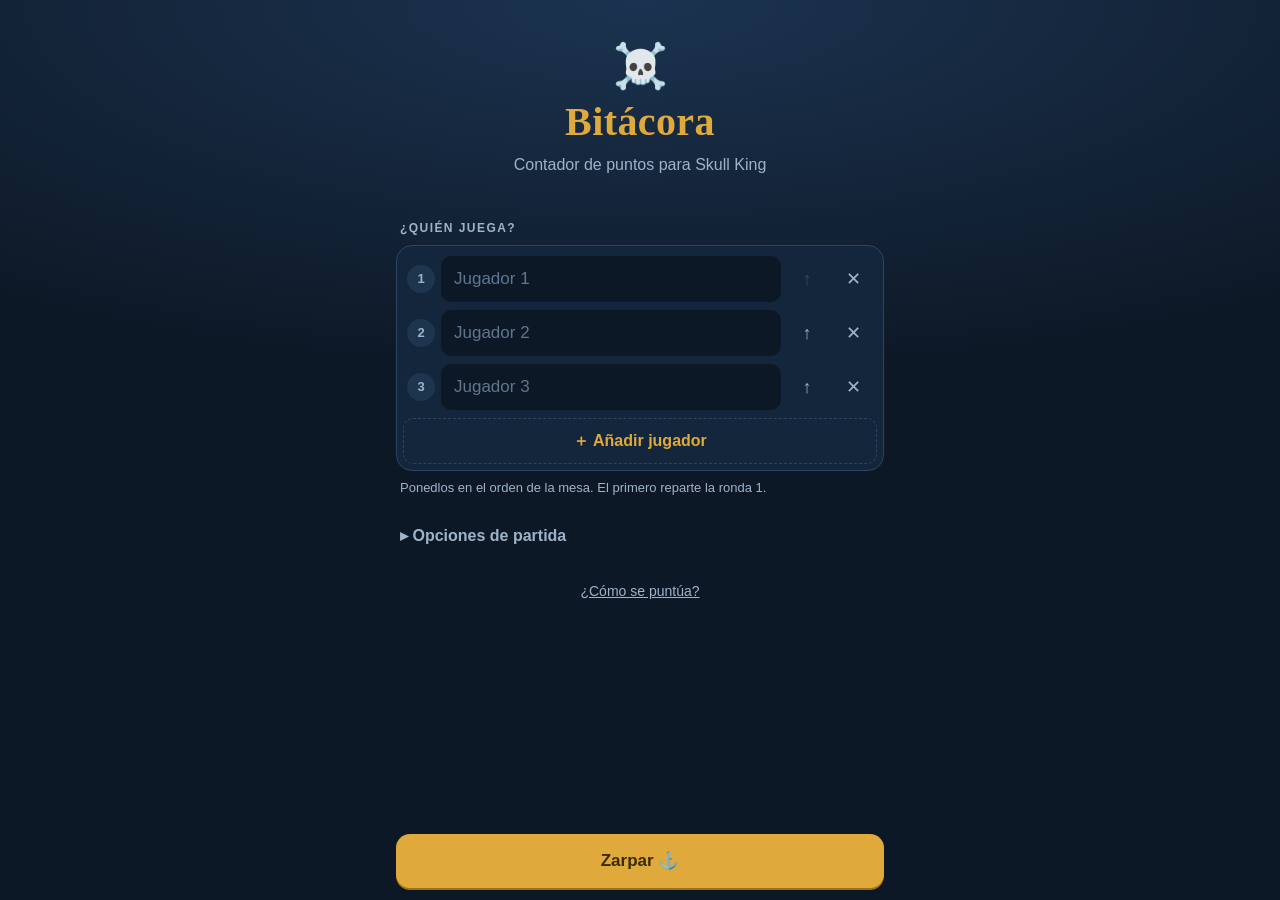
==== index.html @ 58c092c2 "Add files via upload" ====
<!doctype html>
<html lang="es">
<head>
<meta charset="utf-8">
<meta name="viewport" content="width=device-width, initial-scale=1, viewport-fit=cover">
<meta name="theme-color" content="#0d1826">
<title>Bitácora · Contador de puntos para Skull King</title>
<link rel="manifest" href="manifest.webmanifest">
<link rel="icon" href="icon.svg" type="image/svg+xml">
<link rel="apple-touch-icon" href="apple-touch-icon.png">
<meta name="mobile-web-app-capable" content="yes">
<meta name="apple-mobile-web-app-capable" content="yes">
<meta name="apple-mobile-web-app-title" content="Bitácora">
<meta name="apple-mobile-web-app-status-bar-style" content="black-translucent">
<link rel="stylesheet" href="style.css">
</head>
<body>
<main id="app"></main>
<dialog id="sheet"></dialog>
<script src="app.js"></script>
</body>
</html>
---- style.css ----
:root {
  --sea: #0d1826;
  --sea-2: #14263b;
  --sea-3: #1e3550;
  --line: #2b4563;
  --paper: #f4ead5;
  --paper-2: #e9dcc0;
  --ink: #2a2118;
  --ink-soft: #6b5d4a;
  --gold: #e0a93b;
  --gold-ink: #3a2a05;
  --fog: #9fb3c8;
  --good: #1f7a5c;
  --good-bg: #d6ecdf;
  --bad: #b23a2a;
  --bad-bg: #f3d9d2;
  --serif: "Iowan Old Style", "Palatino Linotype", Palatino, Georgia, serif;
  --sans: -apple-system, BlinkMacSystemFont, "Segoe UI", Roboto, "Helvetica Neue", Arial, sans-serif;
}

* { box-sizing: border-box; }
html { -webkit-text-size-adjust: 100%; }
body {
  margin: 0;
  background: var(--sea);
  background-image: radial-gradient(120% 60% at 50% 0%, #1b3350 0%, var(--sea) 70%);
  background-attachment: fixed;
  color: var(--paper);
  font-family: var(--sans);
  font-size: 16px;
  line-height: 1.4;
  min-height: 100dvh;
  -webkit-tap-highlight-color: transparent;
}
button { font: inherit; color: inherit; cursor: pointer; border: 0; background: none; padding: 0; touch-action: manipulation; }
button:disabled { cursor: default; }
:focus-visible { outline: 3px solid var(--gold); outline-offset: 2px; }

#app {
  max-width: 520px;
  margin: 0 auto;
  padding: calc(16px + env(safe-area-inset-top)) 16px calc(120px + env(safe-area-inset-bottom));
}

h1, h2, h3 { font-family: var(--serif); font-weight: 700; margin: 0; letter-spacing: .01em; }
.muted { color: var(--fog); }
.small { font-size: 13px; }

/* ---------- Portada ---------- */
.brand { text-align: center; padding: 28px 0 22px; }
.brand .mark { font-size: 44px; line-height: 1; }
.brand h1 { font-size: 40px; color: var(--gold); margin-top: 6px; }
.brand p { margin: 4px 0 0; color: var(--fog); }

.label {
  font-size: 12px; font-weight: 700; letter-spacing: .12em; text-transform: uppercase;
  color: var(--fog); margin: 22px 4px 8px;
}

.panel {
  background: var(--sea-2);
  border: 1px solid var(--line);
  border-radius: 16px;
  padding: 6px;
}
.prow { display: flex; align-items: center; gap: 6px; padding: 4px; }
.prow .num {
  width: 28px; height: 28px; flex: none; border-radius: 50%;
  display: grid; place-items: center; font-size: 13px; font-weight: 700;
  background: var(--sea-3); color: var(--fog);
}
.prow input {
  flex: 1; min-width: 0; height: 46px; border-radius: 10px;
  border: 1px solid transparent; background: var(--sea); color: var(--paper);
  font: inherit; font-size: 17px; padding: 0 12px;
}
.prow input::placeholder { color: #5f7690; }
.prow input:focus { outline: none; border-color: var(--gold); }
.icon-btn {
  width: 40px; height: 46px; flex: none; border-radius: 10px;
  color: var(--fog); font-size: 18px; display: grid; place-items: center;
}
.icon-btn:hover:not(:disabled) { background: var(--sea-3); color: var(--paper); }
.icon-btn:disabled { opacity: .25; }
.add-btn {
  width: 100%; height: 46px; border-radius: 10px; color: var(--gold); font-weight: 600;
  border: 1px dashed var(--line); margin-top: 4px;
}
.add-btn:hover { background: var(--sea-3); }

.choice { display: grid; gap: 8px; }
.opt {
  display: flex; align-items: center; gap: 12px; width: 100%; text-align: left;
  background: var(--sea-2); border: 1px solid var(--line); border-radius: 14px; padding: 12px 14px;
}
.opt b { display: block; font-weight: 600; }
.opt span.d { display: block; font-size: 13px; color: var(--fog); }
.opt .tick {
  width: 22px; height: 22px; flex: none; border-radius: 50%; border: 2px solid var(--line);
  display: grid; place-items: center; font-size: 13px; color: transparent;
}
.opt.sq .tick { border-radius: 6px; }
.opt[aria-checked="true"] { border-color: var(--gold); background: #1c2f47; }
.opt[aria-checked="true"] .tick { background: var(--gold); border-color: var(--gold); color: var(--gold-ink); }

details.more { margin-top: 18px; }
details.more > summary {
  list-style: none; cursor: pointer; color: var(--fog); font-weight: 600; padding: 10px 4px;
}
details.more > summary::-webkit-details-marker { display: none; }
details.more > summary::before { content: "▸ "; }
details.more[open] > summary::before { content: "▾ "; }

/* ---------- Barra inferior ---------- */
.dock {
  position: fixed; left: 0; right: 0; bottom: 0; z-index: 5;
  padding: 12px 16px calc(12px + env(safe-area-inset-bottom));
  background: linear-gradient(to top, var(--sea) 70%, transparent);
}
.dock-in { max-width: 488px; margin: 0 auto; display: flex; gap: 10px; align-items: stretch; }
.dock .note { max-width: 488px; margin: 0 auto 8px; text-align: center; font-size: 14px; color: var(--fog); }
.dock .note.warn { color: #ffcf7a; }
.dock .note.err { color: #ff9c8a; }
.btn {
  flex: 1; min-height: 54px; border-radius: 14px; font-weight: 700; font-size: 17px;
  background: var(--gold); color: var(--gold-ink); padding: 0 18px;
  box-shadow: 0 2px 0 #9c7119;
}
.btn:active:not(:disabled) { transform: translateY(1px); box-shadow: 0 1px 0 #9c7119; }
.btn:disabled { background: var(--sea-3); color: #6f86a0; box-shadow: none; }
.btn.ghost { flex: none; background: var(--sea-2); color: var(--paper); border: 1px solid var(--line); box-shadow: none; }

/* ---------- Cabecera de partida ---------- */
.top { display: flex; align-items: center; gap: 8px; margin-bottom: 4px; }
.top .where { flex: 1; min-width: 0; }
.top .where .k { font-size: 12px; font-weight: 700; letter-spacing: .12em; text-transform: uppercase; color: var(--gold); }
.top .where h2 { font-size: 26px; line-height: 1.15; }
.chip-btn {
  height: 40px; padding: 0 12px; border-radius: 20px; background: var(--sea-2);
  border: 1px solid var(--line); font-weight: 600; font-size: 14px; white-space: nowrap;
}
.chip-btn:hover { background: var(--sea-3); }
.dots { display: flex; gap: 4px; margin: 12px 0 14px; }
.dots i { flex: 1; height: 4px; border-radius: 2px; background: var(--sea-3); }
.dots i.done { background: var(--gold); }
.dots i.now { background: var(--paper); }

.steps { display: flex; gap: 6px; margin-bottom: 12px; font-size: 13px; font-weight: 700; }
.steps span { flex: 1; text-align: center; padding: 7px 4px; border-radius: 10px; background: var(--sea-2); color: #6f86a0; }
.steps span.on { background: var(--paper); color: var(--ink); }

.hint {
  background: rgba(224, 169, 59, .1); border: 1px solid rgba(224, 169, 59, .35);
  border-radius: 12px; padding: 10px 12px; font-size: 14px; color: #f1dcae; margin-bottom: 12px;
}

/* ---------- Tarjetas de jugador ---------- */
.card {
  background: var(--paper); color: var(--ink); border-radius: 16px; padding: 12px 14px; margin-bottom: 10px;
  box-shadow: 0 1px 0 rgba(0,0,0,.4);
}
.card .head { display: flex; align-items: center; gap: 10px; }
.card .who { flex: 1; min-width: 0; }
.card .name { font-family: var(--serif); font-weight: 700; font-size: 19px; overflow: hidden; text-overflow: ellipsis; white-space: nowrap; }
.card .sub { font-size: 13px; color: var(--ink-soft); }
.tag { display: inline-block; font-family: var(--sans); font-size: 11px; font-weight: 700; letter-spacing: .06em; text-transform: uppercase;
  background: var(--paper-2); color: var(--ink-soft); border-radius: 6px; padding: 2px 6px; vertical-align: middle; margin-left: 6px; }

.stepper { display: flex; align-items: center; gap: 4px; flex: none; }
.stepper button {
  width: 46px; height: 46px; border-radius: 12px; background: var(--paper-2); color: var(--ink);
  font-size: 24px; font-weight: 600; line-height: 1; display: grid; place-items: center;
}
.stepper button:active:not(:disabled) { background: #d9c9a6; }
.stepper button:disabled { opacity: .3; }
.stepper output { width: 40px; text-align: center; font-family: var(--serif); font-size: 28px; font-weight: 700; font-variant-numeric: tabular-nums; }
.stepper.sm button { width: 38px; height: 38px; font-size: 20px; border-radius: 10px; }
.stepper.sm output { width: 30px; font-size: 20px; }

.pts {
  flex: none; min-width: 64px; text-align: center; border-radius: 10px; padding: 6px 8px;
  font-family: var(--serif); font-weight: 700; font-size: 20px; font-variant-numeric: tabular-nums;
}
.pts.pos { background: var(--good-bg); color: var(--good); }
.pts.neg { background: var(--bad-bg); color: var(--bad); }

.line { display: flex; align-items: center; gap: 10px; margin-top: 10px; }
.line .t { flex: 1; min-width: 0; font-weight: 600; }
.line .t small { display: block; font-weight: 400; color: var(--ink-soft); font-size: 13px; }
.why { margin-top: 8px; font-size: 14px; color: var(--ink-soft); }
.why b.pos { color: var(--good); }
.why b.neg { color: var(--bad); }

.bonus-toggle {
  margin-top: 10px; width: 100%; min-height: 42px; border-radius: 10px; border: 1px dashed #c9b88f;
  color: var(--ink-soft); font-weight: 600; font-size: 14px; padding: 6px 10px;
}
.bonus-toggle.has { border-style: solid; background: var(--paper-2); color: var(--ink); }
.bonus { margin-top: 6px; border-top: 1px solid var(--paper-2); }
.bonus .line { margin-top: 8px; }
.bonus .line .t { font-weight: 500; font-size: 15px; }
.bonus .v { font-weight: 700; color: var(--good); white-space: nowrap; }
.bonus .void { margin-top: 8px; font-size: 13px; color: var(--bad); font-weight: 600; }
.seg { display: flex; background: var(--paper-2); border-radius: 10px; padding: 3px; flex: none; }
.seg button { min-width: 40px; height: 34px; border-radius: 8px; font-weight: 700; font-size: 14px; color: var(--ink-soft); }
.seg button[aria-pressed="true"] { background: var(--ink); color: var(--paper); }

.link { color: var(--fog); text-decoration: underline; font-size: 14px; padding: 10px 4px; }

/* ---------- Marcador ---------- */
.winner { text-align: center; padding: 10px 0 18px; }
.winner .mark { font-size: 48px; line-height: 1; }
.winner h2 { font-size: 30px; color: var(--gold); margin-top: 6px; }
.rank { display: flex; align-items: center; gap: 12px; }
.rank .place {
  width: 30px; height: 30px; flex: none; border-radius: 50%; display: grid; place-items: center;
  font-weight: 700; font-size: 14px; background: var(--paper-2); color: var(--ink-soft);
}
.card.first { outline: 2px solid var(--gold); }
.card.first .place { background: var(--gold); color: var(--gold-ink); }
.rank .total { font-family: var(--serif); font-size: 26px; font-weight: 700; font-variant-numeric: tabular-nums; }
.delta { font-size: 13px; font-weight: 700; }
.delta.pos { color: var(--good); }
.delta.neg { color: var(--bad); }

.table-wrap { overflow-x: auto; background: var(--sea-2); border: 1px solid var(--line); border-radius: 14px; }
table { border-collapse: collapse; width: 100%; font-variant-numeric: tabular-nums; }
th, td { padding: 8px 10px; text-align: right; white-space: nowrap; font-size: 14px; }
th { font-size: 12px; color: var(--fog); font-weight: 700; max-width: 90px; overflow: hidden; text-overflow: ellipsis; }
th:first-child, td:first-child { text-align: left; color: var(--fog); position: sticky; left: 0; background: var(--sea-2); }
tbody tr { border-top: 1px solid var(--line); cursor: pointer; }
tbody tr:hover td { background: var(--sea-3); }
td small { display: block; color: var(--fog); font-size: 11px; }
td.pos b { color: #7fd6b1; }
td.neg b { color: #ff9c8a; }
tfoot td { border-top: 2px solid var(--line); font-weight: 700; font-size: 15px; }

/* ---------- Hoja (reglas / confirmación) ---------- */
dialog {
  border: 0; padding: 0; background: var(--paper); color: var(--ink); border-radius: 18px;
  width: min(520px, calc(100vw - 24px)); max-height: 86dvh;
}
dialog::backdrop { background: rgba(5, 10, 18, .7); }
.sheet { padding: 18px 18px 16px; }
.sheet h2 { font-size: 24px; margin-bottom: 4px; }
.sheet h3 { font-size: 17px; margin: 18px 0 6px; }
.sheet p { margin: 6px 0; }
.sheet ul, .sheet ol { margin: 6px 0; padding-left: 20px; }
.sheet li { margin: 4px 0; }
.sheet .rt { width: 100%; background: none; }
.sheet .rt td { text-align: left; white-space: normal; padding: 6px 0; font-size: 15px; border-top: 1px solid var(--paper-2); position: static; background: none; color: var(--ink); }
.sheet .rt td:last-child { text-align: right; font-weight: 700; white-space: nowrap; padding-left: 10px; }
.sheet .rt tr { cursor: default; }
.sheet .actions { display: flex; gap: 10px; margin-top: 18px; position: sticky; bottom: 0; background: var(--paper); padding-top: 8px; }
.sheet .btn.ghost { background: var(--paper-2); color: var(--ink); border: 0; flex: 1; }
.sheet .btn.danger { background: var(--bad); color: #fff; box-shadow: 0 2px 0 #6f2015; }

@media (prefers-reduced-motion: no-preference) {
  .card, .opt, .btn { transition: background-color .12s, transform .08s; }
}
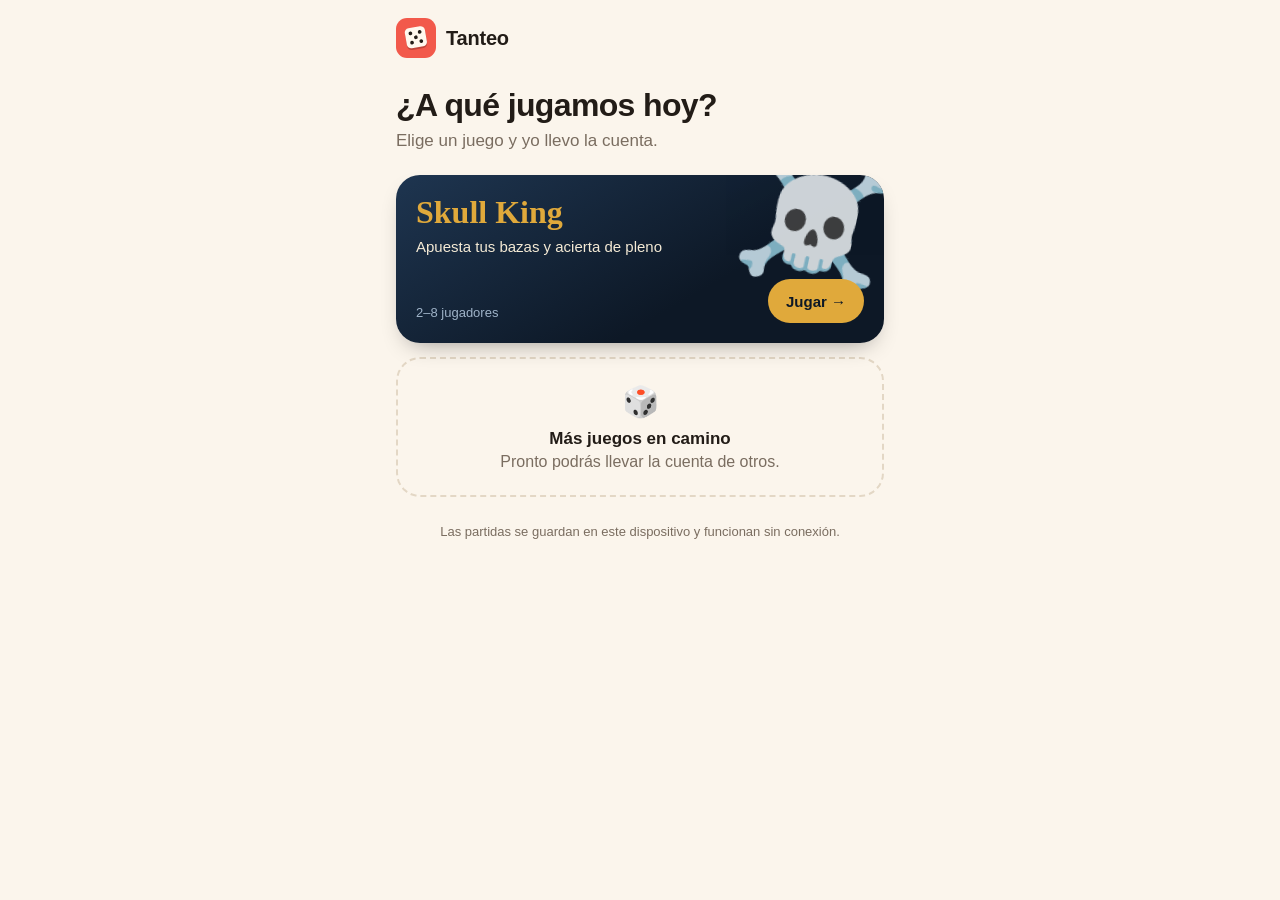
==== commit 15f1b67f: "Tanteo: portada con selector de juegos La app pasa a ser multijuego: portada con catálogo (games.js)" ====
--- a/index.html
+++ b/index.html
@@ -3,20 +3,29 @@
 <head>
 <meta charset="utf-8">
 <meta name="viewport" content="width=device-width, initial-scale=1, viewport-fit=cover">
-<meta name="theme-color" content="#0d1826">
-<title>Bitácora · Contador de puntos para Skull King</title>
+<meta name="theme-color" content="#fbf5ec" media="(prefers-color-scheme: light)">
+<meta name="theme-color" content="#17141c" media="(prefers-color-scheme: dark)">
+<title>Tanteo · Contador de puntos para juegos de mesa</title>
 <link rel="manifest" href="manifest.webmanifest">
 <link rel="icon" href="icon.svg" type="image/svg+xml">
 <link rel="apple-touch-icon" href="apple-touch-icon.png">
 <meta name="mobile-web-app-capable" content="yes">
 <meta name="apple-mobile-web-app-capable" content="yes">
-<meta name="apple-mobile-web-app-title" content="Bitácora">
-<meta name="apple-mobile-web-app-status-bar-style" content="black-translucent">
-<link rel="stylesheet" href="style.css">
+<meta name="apple-mobile-web-app-title" content="Tanteo">
+<link rel="stylesheet" href="hub.css">
 </head>
 <body>
-<main id="app"></main>
-<dialog id="sheet"></dialog>
-<script src="app.js"></script>
+<main class="wrap">
+  <header class="bar">
+    <img src="icon.svg" alt="" width="40" height="40">
+    <span class="app-name">Tanteo</span>
+  </header>
+  <h1>¿A qué jugamos hoy?</h1>
+  <p class="lead">Elige un juego y yo llevo la cuenta.</p>
+  <div id="games" class="games"></div>
+  <p class="foot">Las partidas se guardan en este dispositivo y funcionan sin conexión.</p>
+</main>
+<script src="games.js"></script>
+<script src="hub.js"></script>
 </body>
 </html>
--- a/hub.css
+++ b/hub.css
@@ -0,0 +1,71 @@
+/* Tanteo · portada. Estilo neutro y amable; cada juego trae el suyo. */
+:root {
+  --bg: #fbf5ec;
+  --ink: #221c17;
+  --soft: #7a6d60;
+  --line: #e3d7c5;
+  --accent: #f2594b;
+  --rounded: ui-rounded, "SF Pro Rounded", "Nunito", -apple-system, BlinkMacSystemFont, "Segoe UI", Roboto, sans-serif;
+}
+@media (prefers-color-scheme: dark) {
+  :root { --bg: #17141c; --ink: #f6efe6; --soft: #a79c92; --line: #37313f; }
+}
+
+* { box-sizing: border-box; }
+html { -webkit-text-size-adjust: 100%; }
+body {
+  margin: 0; background: var(--bg); color: var(--ink);
+  font-family: var(--rounded); font-size: 16px; line-height: 1.4; min-height: 100dvh;
+  -webkit-tap-highlight-color: transparent;
+}
+.wrap {
+  max-width: 520px; margin: 0 auto;
+  padding: calc(18px + env(safe-area-inset-top)) 16px calc(32px + env(safe-area-inset-bottom));
+}
+
+.bar { display: flex; align-items: center; gap: 10px; }
+.bar img { border-radius: 11px; display: block; }
+.app-name { font-size: 20px; font-weight: 800; letter-spacing: -.01em; }
+
+h1 { font-size: 32px; line-height: 1.1; font-weight: 800; letter-spacing: -.02em; margin: 30px 0 6px; }
+.lead { margin: 0 0 22px; color: var(--soft); font-size: 17px; }
+
+.games { display: grid; gap: 14px; }
+
+.game {
+  position: relative; display: block; overflow: hidden; text-decoration: none;
+  border-radius: 24px; padding: 20px 20px 18px; min-height: 168px;
+  background: linear-gradient(150deg, var(--g-bg2), var(--g-bg) 65%);
+  color: var(--g-text);
+  box-shadow: 0 10px 24px -12px rgba(0, 0, 0, .45);
+}
+.game:focus-visible { outline: 3px solid var(--accent); outline-offset: 3px; }
+.game .emoji {
+  position: absolute; right: -6px; top: -14px; font-size: 120px; line-height: 1; opacity: .9;
+  transform: rotate(12deg); pointer-events: none;
+}
+.game .name { position: relative; font-size: 32px; font-weight: 700; line-height: 1.1; color: var(--g-title); margin: 0; }
+.game .blurb { position: relative; margin: 6px 0 0; max-width: 62%; font-size: 15px; }
+.game .row { position: relative; display: flex; align-items: flex-end; justify-content: space-between; gap: 10px; margin-top: 22px; }
+.game .meta { font-size: 13px; color: var(--g-soft); }
+.game .status {
+  display: inline-block; margin-bottom: 6px; padding: 4px 10px; border-radius: 999px;
+  font-size: 12px; font-weight: 700; background: var(--g-title); color: var(--g-bg);
+}
+.game .go {
+  flex: none; height: 44px; padding: 0 18px; border-radius: 22px; display: inline-flex; align-items: center;
+  font-weight: 800; font-size: 15px; background: var(--g-title); color: var(--g-bg);
+}
+
+.soon {
+  border: 2px dashed var(--line); border-radius: 24px; padding: 22px 20px; text-align: center; color: var(--soft);
+}
+.soon b { display: block; color: var(--ink); font-size: 17px; margin-top: 4px; }
+.soon .dice { font-size: 30px; }
+
+.foot { margin: 26px 8px 0; text-align: center; font-size: 13px; color: var(--soft); }
+
+@media (prefers-reduced-motion: no-preference) {
+  .game { transition: transform .12s ease; }
+  .game:active { transform: scale(.98); }
+}
